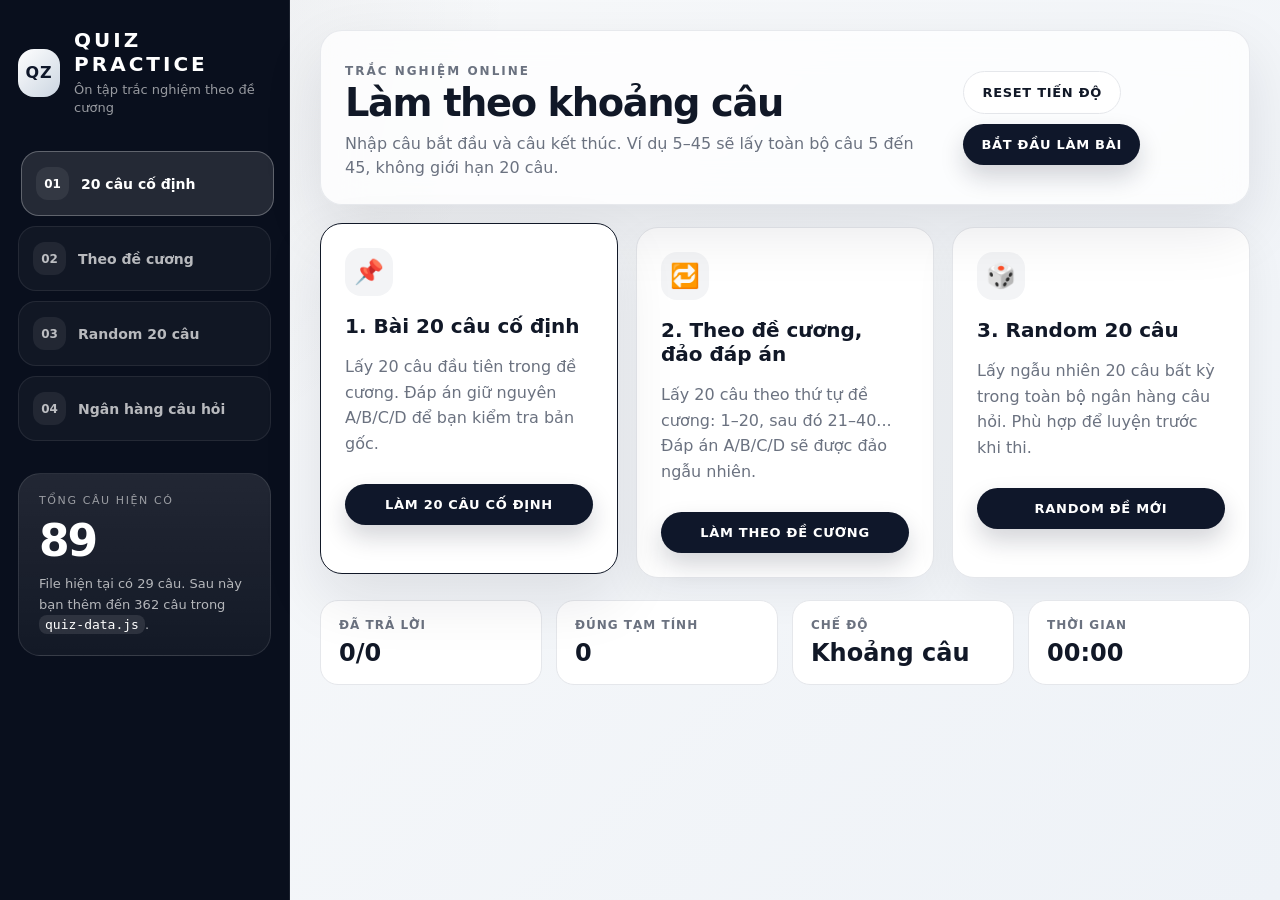
==== quiz.html @ bf2897d6 "Create quiz web" ====
<!DOCTYPE html>
<html lang="vi">
<head>
  <meta charset="UTF-8" />
  <meta name="viewport" content="width=device-width, initial-scale=1.0" />
  <title>Ôn Tập Trắc Nghiệm</title>
  <link rel="stylesheet" href="style.css" />
</head>
<body>
  <div class="app-shell">
    <aside class="sidebar">
      <div class="brand-block">
        <div class="brand-mark">QZ</div>
        <div>
          <h1>Quiz Practice</h1>
          <p>Ôn tập trắc nghiệm theo đề cương</p>
        </div>
      </div>

      <nav class="side-nav" aria-label="Chọn chế độ làm bài">
        <button class="nav-btn active" data-mode-button="fixed" type="button">
          <span>01</span>
          <strong>20 câu cố định</strong>
        </button>
        <button class="nav-btn" data-mode-button="outline" type="button">
          <span>02</span>
          <strong>Theo đề cương</strong>
        </button>
        <button class="nav-btn" data-mode-button="random" type="button">
          <span>03</span>
          <strong>Random 20 câu</strong>
        </button>
        <button class="nav-btn" data-mode-button="bank" type="button">
          <span>04</span>
          <strong>Ngân hàng câu hỏi</strong>
        </button>
      </nav>

      <div class="sidebar-card">
        <div class="small-label">Tổng câu hiện có</div>
        <div class="big-number" id="totalQuestionCount">0</div>
        <p>File hiện tại có 29 câu. Sau này bạn thêm đến 362 câu trong <code>quiz-data.js</code>.</p>
      </div>
    </aside>

    <main class="main-content">
      <header class="topbar">
        <div>
          <p class="eyebrow">Trắc nghiệm online</p>
          <h2 id="pageTitle">Ôn tập 20 câu</h2>
          <p id="pageSubtitle">Chọn chế độ, làm bài và bấm nộp để xem điểm.</p>
        </div>
        <div class="top-actions">
          <button class="ghost-btn" id="resetProgressBtn" type="button">Reset tiến độ</button>
          <button class="primary-btn" id="startMainBtn" type="button">Bắt đầu làm bài</button>
        </div>
      </header>

      <section class="hero-grid" id="homePanel">
        <article class="mode-card selected" data-mode-card="fixed">
          <div class="mode-icon">📌</div>
          <h3>1. Bài 20 câu cố định</h3>
          <p>Lấy 20 câu đầu tiên trong đề cương. Đáp án giữ nguyên A/B/C/D để bạn kiểm tra bản gốc.</p>
          <button class="card-btn" type="button" data-start-mode="fixed">Làm 20 câu cố định</button>
        </article>

        <article class="mode-card" data-mode-card="outline">
          <div class="mode-icon">🔁</div>
          <h3>2. Theo đề cương, đảo đáp án</h3>
          <p>Lấy 20 câu theo thứ tự đề cương: 1–20, sau đó 21–40... Đáp án A/B/C/D sẽ được đảo ngẫu nhiên.</p>
          <button class="card-btn" type="button" data-start-mode="outline">Làm theo đề cương</button>
        </article>

        <article class="mode-card" data-mode-card="random">
          <div class="mode-icon">🎲</div>
          <h3>3. Random 20 câu</h3>
          <p>Lấy ngẫu nhiên 20 câu bất kỳ trong toàn bộ ngân hàng câu hỏi. Phù hợp để luyện trước khi thi.</p>
          <button class="card-btn" type="button" data-start-mode="random">Random đề mới</button>
        </article>
      </section>

      <section class="stats-row" id="statsPanel">
        <div class="stat-box"><span>Đã trả lời</span><strong id="answeredCount">0/20</strong></div>
        <div class="stat-box"><span>Đúng tạm tính</span><strong id="liveCorrectCount">0</strong></div>
        <div class="stat-box"><span>Chế độ</span><strong id="currentModeLabel">Cố định</strong></div>
        <div class="stat-box"><span>Thời gian</span><strong id="timerText">00:00</strong></div>
      </section>

      <section class="quiz-panel hidden" id="quizPanel">
        <div class="quiz-toolbar">
          <div>
            <h3 id="quizTitle">Bài làm</h3>
            <p id="quizMeta">20 câu trắc nghiệm</p>
          </div>
          <div class="toolbar-actions">
            <button class="ghost-btn" id="newQuizBtn" type="button">Đổi đề</button>
            <button class="primary-btn" id="submitBtn" type="button">Nộp bài</button>
          </div>
        </div>
        <form id="quizForm" class="question-list"></form>
      </section>

      <section class="result-panel hidden" id="resultPanel">
        <div class="result-card">
          <p class="eyebrow">Kết quả</p>
          <h3 id="scoreTitle">Bạn đạt 0/20</h3>
          <p id="scoreSubtitle">Xem chi tiết từng câu bên dưới.</p>
          <div class="result-actions">
            <button class="primary-btn" id="retryBtn" type="button">Làm lại bài này</button>
            <button class="ghost-btn" id="nextBatchBtn" type="button">Làm 20 câu tiếp theo</button>
            <button class="ghost-btn" id="backHomeBtn" type="button">Về trang chọn đề</button>
          </div>
        </div>
        <div id="reviewList" class="review-list"></div>
      </section>

      <section class="bank-panel hidden" id="bankPanel">
        <div class="quiz-toolbar">
          <div>
            <h3>Ngân hàng câu hỏi</h3>
            <p>Tìm nhanh câu hỏi trong đề cương hiện có.</p>
          </div>
          <input id="searchInput" class="search-input" type="search" placeholder="Tìm câu hỏi, mã câu, đáp án..." />
        </div>
        <div id="bankList" class="bank-list"></div>
      </section>
    </main>
  </div>

  <script src="quiz-data.js"></script>
  <script src="quiz.js"></script>
</body>
</html>
---- style.css ----
:root {
  --bg: #f4f5f7;
  --panel: #ffffff;
  --ink: #111827;
  --muted: #6b7280;
  --line: #e5e7eb;
  --dark: #0f172a;
  --dark-2: #111827;
  --accent: #111827;
  --good: #16a34a;
  --bad: #dc2626;
  --warn: #d97706;
  --soft-good: #ecfdf5;
  --soft-bad: #fef2f2;
  --soft-blue: #eff6ff;
  --radius: 22px;
  --shadow: 0 24px 60px rgba(15, 23, 42, .10);
}

* { box-sizing: border-box; }
html { scroll-behavior: smooth; }
body {
  margin: 0;
  min-height: 100vh;
  font-family: Inter, ui-sans-serif, system-ui, -apple-system, BlinkMacSystemFont, "Segoe UI", sans-serif;
  color: var(--ink);
  background:
    radial-gradient(circle at top left, rgba(17, 24, 39, .08), transparent 32rem),
    linear-gradient(135deg, #f9fafb 0%, #eef2f7 100%);
}
button, input { font: inherit; }
button { cursor: pointer; }

.app-shell {
  display: grid;
  grid-template-columns: 290px minmax(0, 1fr);
  min-height: 100vh;
}

.sidebar {
  position: sticky;
  top: 0;
  height: 100vh;
  overflow: auto;
  padding: 28px 18px;
  background: #090f1d;
  color: white;
  border-right: 1px solid rgba(255,255,255,.08);
}

.brand-block {
  display: flex;
  gap: 14px;
  align-items: center;
  margin-bottom: 34px;
}
.brand-mark {
  width: 48px;
  height: 48px;
  border-radius: 16px;
  display: grid;
  place-items: center;
  background: linear-gradient(135deg, #ffffff, #cbd5e1);
  color: #0f172a;
  font-weight: 900;
  letter-spacing: 1px;
}
.brand-block h1 {
  margin: 0;
  font-size: 20px;
  letter-spacing: 3px;
  text-transform: uppercase;
}
.brand-block p {
  margin: 5px 0 0;
  color: rgba(255,255,255,.58);
  font-size: 13px;
  line-height: 1.4;
}

.side-nav { display: grid; gap: 10px; }
.nav-btn {
  width: 100%;
  border: 1px solid rgba(255,255,255,.08);
  color: rgba(255,255,255,.70);
  background: rgba(255,255,255,.035);
  border-radius: 18px;
  padding: 15px 14px;
  display: flex;
  gap: 12px;
  align-items: center;
  text-align: left;
  transition: .2s ease;
}
.nav-btn span {
  width: 33px;
  height: 33px;
  border-radius: 12px;
  display: grid;
  place-items: center;
  background: rgba(255,255,255,.07);
  font-size: 12px;
  font-weight: 800;
}
.nav-btn strong { font-size: 14px; }
.nav-btn:hover, .nav-btn.active {
  color: white;
  background: rgba(255,255,255,.11);
  border-color: rgba(255,255,255,.28);
  transform: translateX(3px);
}

.sidebar-card {
  margin-top: 32px;
  padding: 20px;
  border-radius: 22px;
  background: linear-gradient(180deg, rgba(255,255,255,.10), rgba(255,255,255,.045));
  border: 1px solid rgba(255,255,255,.10);
}
.sidebar-card code {
  color: #fff;
  background: rgba(255,255,255,.10);
  padding: 2px 6px;
  border-radius: 8px;
}
.small-label {
  color: rgba(255,255,255,.55);
  font-size: 11px;
  letter-spacing: 1.6px;
  text-transform: uppercase;
}
.big-number {
  margin: 8px 0;
  font-size: 44px;
  font-weight: 900;
  letter-spacing: -2px;
}
.sidebar-card p {
  color: rgba(255,255,255,.68);
  font-size: 13px;
  line-height: 1.55;
  margin: 0;
}

.main-content {
  padding: 30px;
  max-width: 1220px;
  width: 100%;
  margin: 0 auto;
}
.topbar, .quiz-toolbar {
  display: flex;
  justify-content: space-between;
  gap: 20px;
  align-items: center;
  padding: 24px;
  background: rgba(255,255,255,.74);
  border: 1px solid rgba(229,231,235,.90);
  border-radius: var(--radius);
  box-shadow: var(--shadow);
  backdrop-filter: blur(18px);
}
.eyebrow {
  margin: 0 0 8px;
  color: var(--muted);
  text-transform: uppercase;
  letter-spacing: 2px;
  font-size: 12px;
  font-weight: 800;
}
.topbar h2, .quiz-toolbar h3 {
  margin: 0;
  font-size: clamp(24px, 3vw, 42px);
  letter-spacing: -1.4px;
}
.quiz-toolbar h3 { font-size: 22px; letter-spacing: -.5px; }
.topbar p, .quiz-toolbar p {
  color: var(--muted);
  margin: 7px 0 0;
  line-height: 1.5;
}
.top-actions, .toolbar-actions, .result-actions {
  display: flex;
  gap: 10px;
  flex-wrap: wrap;
}
.primary-btn, .ghost-btn, .card-btn {
  border: 0;
  border-radius: 999px;
  padding: 13px 18px;
  font-size: 13px;
  font-weight: 900;
  letter-spacing: .7px;
  text-transform: uppercase;
  transition: .18s ease;
}
.primary-btn, .card-btn {
  background: var(--dark);
  color: white;
  box-shadow: 0 12px 24px rgba(15,23,42,.18);
}
.ghost-btn {
  border: 1px solid var(--line);
  color: var(--ink);
  background: white;
}
.primary-btn:hover, .card-btn:hover, .ghost-btn:hover {
  transform: translateY(-2px);
}
.primary-btn:disabled, .ghost-btn:disabled {
  opacity: .55;
  cursor: not-allowed;
  transform: none;
}

.hero-grid {
  display: grid;
  grid-template-columns: repeat(3, minmax(0, 1fr));
  gap: 18px;
  margin-top: 22px;
}
.mode-card {
  background: var(--panel);
  border: 1px solid var(--line);
  border-radius: var(--radius);
  padding: 24px;
  box-shadow: 0 16px 40px rgba(15, 23, 42, .06);
  transition: .2s ease;
}
.mode-card:hover, .mode-card.selected {
  transform: translateY(-4px);
  border-color: #111827;
  box-shadow: var(--shadow);
}
.mode-icon {
  width: 48px;
  height: 48px;
  border-radius: 16px;
  display: grid;
  place-items: center;
  background: #f3f4f6;
  font-size: 24px;
  margin-bottom: 18px;
}
.mode-card h3 { margin: 0 0 10px; font-size: 20px; }
.mode-card p {
  color: var(--muted);
  line-height: 1.6;
  min-height: 78px;
}
.card-btn { width: 100%; margin-top: 12px; }

.range-box {
  display: grid;
  grid-template-columns: repeat(2, minmax(0, 1fr));
  gap: 10px;
  margin-top: 16px;
}
.range-box label {
  display: grid;
  gap: 7px;
}
.range-box span {
  color: var(--muted);
  font-size: 11px;
  font-weight: 900;
  letter-spacing: 1px;
  text-transform: uppercase;
}
.range-box input {
  width: 100%;
  border: 1px solid var(--line);
  border-radius: 14px;
  padding: 12px 13px;
  outline: none;
  font-weight: 800;
  background: #f9fafb;
}
.range-box input:focus {
  border-color: #111827;
  background: #fff;
}


.stats-row {
  display: grid;
  grid-template-columns: repeat(4, minmax(0, 1fr));
  gap: 14px;
  margin: 22px 0;
}
.stat-box {
  background: var(--panel);
  border: 1px solid var(--line);
  border-radius: 18px;
  padding: 17px 18px;
}
.stat-box span {
  display: block;
  color: var(--muted);
  font-size: 12px;
  text-transform: uppercase;
  letter-spacing: 1px;
  font-weight: 800;
}
.stat-box strong {
  display: block;
  margin-top: 7px;
  font-size: 24px;
}

.quiz-panel, .result-panel, .bank-panel { margin-top: 22px; }
.question-list { display: grid; gap: 16px; margin-top: 18px; }
.question-card {
  background: var(--panel);
  border: 1px solid var(--line);
  border-radius: var(--radius);
  padding: 22px;
  box-shadow: 0 16px 36px rgba(15,23,42,.05);
}
.question-head {
  display: flex;
  justify-content: space-between;
  gap: 12px;
  align-items: flex-start;
  margin-bottom: 16px;
}
.question-number {
  display: inline-flex;
  align-items: center;
  gap: 8px;
  font-size: 12px;
  color: var(--muted);
  font-weight: 900;
  letter-spacing: 1px;
  text-transform: uppercase;
}
.question-code {
  background: #f3f4f6;
  color: #374151;
  padding: 5px 8px;
  border-radius: 999px;
  font-size: 11px;
}
.question-text {
  margin: 0;
  font-size: 18px;
  font-weight: 800;
  line-height: 1.48;
}
.option-list { display: grid; gap: 10px; margin-top: 17px; }
.option-item {
  display: grid;
  grid-template-columns: 34px 1fr;
  gap: 12px;
  align-items: center;
  padding: 13px 14px;
  border: 1px solid var(--line);
  border-radius: 16px;
  background: #fff;
  transition: .16s ease;
}
.option-item:hover { border-color: #111827; transform: translateX(2px); }
.option-item input { display: none; }
.option-letter {
  width: 34px;
  height: 34px;
  border-radius: 12px;
  display: grid;
  place-items: center;
  background: #f3f4f6;
  font-weight: 900;
}
.option-item:has(input:checked) {
  border-color: #111827;
  background: #f8fafc;
  box-shadow: 0 10px 24px rgba(15,23,42,.07);
}
.option-item:has(input:checked) .option-letter {
  background: #111827;
  color: white;
}
.option-item.correct {
  border-color: rgba(22,163,74,.45);
  background: var(--soft-good);
}
.option-item.wrong {
  border-color: rgba(220,38,38,.42);
  background: var(--soft-bad);
}
.option-item.correct .option-letter { background: var(--good); color: #fff; }
.option-item.wrong .option-letter { background: var(--bad); color: #fff; }

.result-card {
  background: #0f172a;
  color: #fff;
  border-radius: 28px;
  padding: 28px;
  box-shadow: var(--shadow);
}
.result-card .eyebrow { color: rgba(255,255,255,.56); }
.result-card h3 {
  font-size: clamp(28px, 5vw, 56px);
  line-height: 1;
  margin: 0 0 12px;
  letter-spacing: -2px;
}
.result-card p { color: rgba(255,255,255,.70); }
.result-card .ghost-btn { background: transparent; color: #fff; border-color: rgba(255,255,255,.22); }
.result-card .primary-btn { background: #fff; color: #0f172a; }
.review-list { display: grid; gap: 14px; margin-top: 18px; }
.review-card {
  background: var(--panel);
  border: 1px solid var(--line);
  border-radius: 20px;
  padding: 18px;
}
.review-card.good { border-color: rgba(22,163,74,.35); }
.review-card.bad { border-color: rgba(220,38,38,.35); }
.review-status {
  display: inline-flex;
  padding: 6px 10px;
  border-radius: 999px;
  font-size: 12px;
  font-weight: 900;
  margin-bottom: 12px;
}
.review-status.good { background: var(--soft-good); color: var(--good); }
.review-status.bad { background: var(--soft-bad); color: var(--bad); }
.review-card h4 { margin: 0 0 12px; line-height: 1.5; }
.review-card p { margin: 7px 0; color: #374151; }

.search-input {
  width: min(420px, 100%);
  border: 1px solid var(--line);
  border-radius: 999px;
  padding: 13px 16px;
  outline: none;
}
.search-input:focus { border-color: #111827; }
.bank-list { display: grid; gap: 13px; margin-top: 18px; }
.bank-item {
  background: var(--panel);
  border: 1px solid var(--line);
  border-radius: 18px;
  padding: 18px;
}
.bank-item h4 { margin: 0 0 10px; line-height: 1.45; }
.bank-item ul { margin: 0; padding-left: 22px; color: #374151; }
.bank-answer {
  display: inline-flex;
  margin-top: 10px;
  padding: 6px 10px;
  border-radius: 999px;
  background: var(--soft-good);
  color: var(--good);
  font-weight: 900;
  font-size: 12px;
}
.hidden { display: none !important; }

@media (max-width: 1000px) {
  .app-shell { grid-template-columns: 1fr; }
  .sidebar { position: relative; height: auto; }
  .hero-grid { grid-template-columns: 1fr; }
  .stats-row { grid-template-columns: repeat(2, minmax(0, 1fr)); }
  .topbar, .quiz-toolbar { align-items: flex-start; flex-direction: column; }
}
@media (max-width: 560px) {
  .main-content { padding: 16px; }
  .stats-row { grid-template-columns: 1fr; }
  .question-card { padding: 18px; }
  .option-item { grid-template-columns: 30px 1fr; }
  .top-actions, .toolbar-actions, .result-actions { width: 100%; }
  .primary-btn, .ghost-btn, .card-btn { width: 100%; }
}
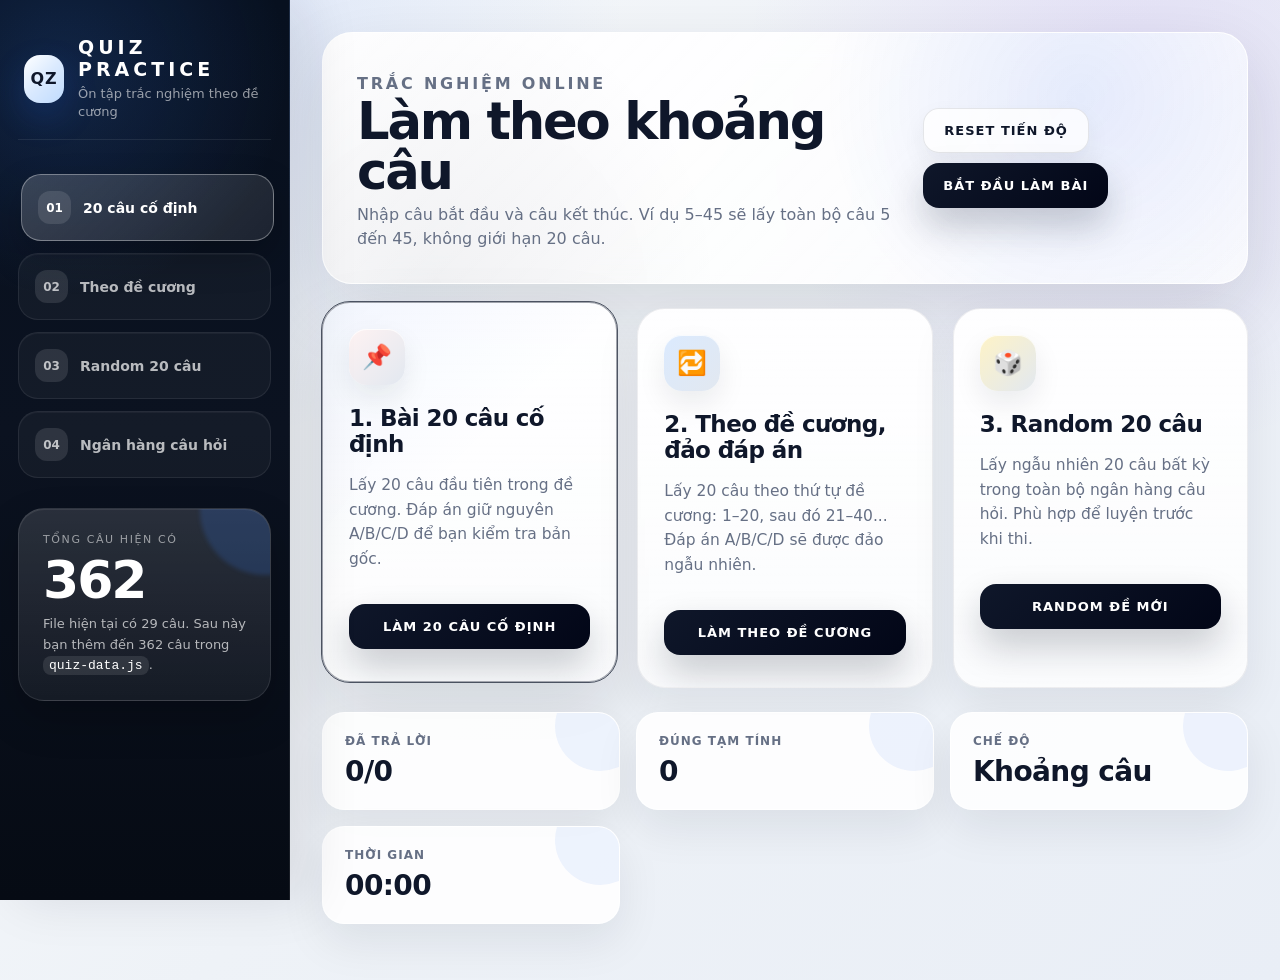
==== commit 4ef805e6: "nhap noi dung" ====
--- a/quiz.html
+++ b/quiz.html
@@ -98,6 +98,9 @@
           </div>
         </div>
         <form id="quizForm" class="question-list"></form>
+        <div class="bottom-submit-wrap">
+          <button class="primary-btn bottom-submit-btn" id="bottomSubmitBtn" type="button">Nộp bài</button>
+        </div>
       </section>
 
       <section class="result-panel hidden" id="resultPanel">
--- a/style.css
+++ b/style.css
@@ -110,6 +110,22 @@
   transform: translateX(3px);
 }
 
+.nav-btn:disabled {
+  opacity: .48;
+  cursor: not-allowed;
+  transform: none;
+}
+.nav-btn:disabled:hover {
+  color: rgba(255,255,255,.70);
+  background: rgba(255,255,255,.035);
+  border-color: rgba(255,255,255,.08);
+  transform: none;
+}
+.review-card.focus-wrong {
+  outline: 3px solid rgba(220, 38, 38, .35);
+  box-shadow: 0 0 0 8px rgba(220, 38, 38, .08), var(--shadow);
+}
+
 .sidebar-card {
   margin-top: 32px;
   padding: 20px;
@@ -250,41 +266,9 @@
 }
 .card-btn { width: 100%; margin-top: 12px; }
 
-.range-box {
-  display: grid;
-  grid-template-columns: repeat(2, minmax(0, 1fr));
-  gap: 10px;
-  margin-top: 16px;
-}
-.range-box label {
-  display: grid;
-  gap: 7px;
-}
-.range-box span {
-  color: var(--muted);
-  font-size: 11px;
-  font-weight: 900;
-  letter-spacing: 1px;
-  text-transform: uppercase;
-}
-.range-box input {
-  width: 100%;
-  border: 1px solid var(--line);
-  border-radius: 14px;
-  padding: 12px 13px;
-  outline: none;
-  font-weight: 800;
-  background: #f9fafb;
-}
-.range-box input:focus {
-  border-color: #111827;
-  background: #fff;
-}
-
-
 .stats-row {
   display: grid;
-  grid-template-columns: repeat(4, minmax(0, 1fr));
+  grid-template-columns: repeat(3, minmax(0, 1fr));
   gap: 14px;
   margin: 22px 0;
 }
@@ -473,3 +457,1408 @@
   .top-actions, .toolbar-actions, .result-actions { width: 100%; }
   .primary-btn, .ghost-btn, .card-btn { width: 100%; }
 }
+
+
+/* Custom confirm modal */
+body.modal-open {
+  overflow: hidden;
+}
+
+.modal-overlay {
+  position: fixed;
+  inset: 0;
+  z-index: 9999;
+  display: flex;
+  align-items: center;
+  justify-content: center;
+  padding: 24px;
+  background: rgba(15, 23, 42, 0.52);
+  backdrop-filter: blur(10px);
+  opacity: 0;
+  pointer-events: none;
+  transition: opacity 0.22s ease;
+}
+
+.modal-overlay.show {
+  opacity: 1;
+  pointer-events: auto;
+}
+
+.confirm-modal {
+  position: relative;
+  width: min(480px, 100%);
+  padding: 30px;
+  border: 1px solid rgba(15, 23, 42, 0.1);
+  border-radius: 28px;
+  background: linear-gradient(180deg, #ffffff 0%, #f8fafc 100%);
+  color: #111827;
+  box-shadow: 0 30px 80px rgba(15, 23, 42, 0.28);
+  transform: translateY(14px) scale(0.97);
+  transition: transform 0.22s ease;
+}
+
+.modal-overlay.show .confirm-modal {
+  transform: translateY(0) scale(1);
+}
+
+.modal-x {
+  position: absolute;
+  top: 18px;
+  right: 18px;
+  width: 36px;
+  height: 36px;
+  border: 0;
+  border-radius: 999px;
+  background: #eef2f7;
+  color: #334155;
+  font-size: 22px;
+  line-height: 1;
+  cursor: pointer;
+  transition: transform 0.18s ease, background 0.18s ease;
+}
+
+.modal-x:hover {
+  transform: rotate(90deg);
+  background: #e2e8f0;
+}
+
+.modal-icon {
+  width: 56px;
+  height: 56px;
+  display: grid;
+  place-items: center;
+  margin-bottom: 18px;
+  border-radius: 18px;
+  background: #0f172a;
+  color: #ffffff;
+  font-size: 26px;
+  box-shadow: 0 18px 36px rgba(15, 23, 42, 0.22);
+}
+
+.confirm-modal .eyebrow {
+  margin: 0 0 8px;
+  color: #64748b;
+}
+
+.confirm-modal h3 {
+  margin: 0 0 10px;
+  font-size: 28px;
+  line-height: 1.15;
+  letter-spacing: -0.04em;
+}
+
+.confirm-modal p {
+  margin: 0;
+  color: #64748b;
+  font-size: 15px;
+  line-height: 1.65;
+}
+
+.modal-actions {
+  display: flex;
+  justify-content: flex-end;
+  gap: 12px;
+  margin-top: 26px;
+}
+
+.modal-actions .ghost-btn,
+.modal-actions .primary-btn {
+  min-width: 142px;
+  height: 46px;
+}
+
+.modal-actions .modal-cancel {
+  background: #ffffff;
+}
+
+.modal-actions .modal-confirm {
+  box-shadow: 0 16px 34px rgba(15, 23, 42, 0.22);
+}
+
+@media (max-width: 560px) {
+  .confirm-modal {
+    padding: 24px;
+    border-radius: 24px;
+  }
+
+  .modal-actions {
+    display: grid;
+  }
+
+  .modal-actions .ghost-btn,
+  .modal-actions .primary-btn {
+    width: 100%;
+  }
+}
+
+/* ===============================
+   Visual refresh - home dashboard
+   =============================== */
+:root {
+  --bg: #eef2f7;
+  --panel: #ffffff;
+  --ink: #0f172a;
+  --muted: #667085;
+  --line: #dde3ec;
+  --dark: #08111f;
+  --dark-2: #0b1220;
+  --accent: #0f172a;
+  --brand: #2563eb;
+  --brand-soft: #dbeafe;
+  --violet-soft: #ede9fe;
+  --emerald-soft: #dcfce7;
+  --amber-soft: #fef3c7;
+  --radius: 26px;
+  --shadow: 0 26px 70px rgba(15, 23, 42, .12);
+  --shadow-soft: 0 18px 45px rgba(15, 23, 42, .08);
+}
+
+body {
+  background:
+    radial-gradient(circle at 14% 0%, rgba(37, 99, 235, .12), transparent 28rem),
+    radial-gradient(circle at 88% 8%, rgba(124, 58, 237, .10), transparent 24rem),
+    linear-gradient(135deg, #f8fafc 0%, #eef2f7 52%, #e9eef6 100%);
+}
+
+.app-shell {
+  grid-template-columns: 305px minmax(0, 1fr);
+}
+
+.sidebar {
+  background:
+    radial-gradient(circle at 22% 8%, rgba(59, 130, 246, .18), transparent 14rem),
+    linear-gradient(180deg, #07101f 0%, #0b1220 48%, #060b14 100%);
+  box-shadow: 18px 0 50px rgba(15, 23, 42, .10);
+}
+
+.brand-block {
+  padding: 8px 6px 18px;
+  border-bottom: 1px solid rgba(255,255,255,.08);
+}
+
+.brand-mark {
+  background: linear-gradient(135deg, #ffffff 0%, #dbeafe 48%, #bfdbfe 100%);
+  box-shadow: 0 14px 35px rgba(37, 99, 235, .20);
+}
+
+.brand-block h1 {
+  font-size: 19px;
+  letter-spacing: 4px;
+}
+
+.side-nav {
+  gap: 12px;
+}
+
+.nav-btn {
+  min-height: 64px;
+  border-radius: 20px;
+  padding: 16px;
+  background: rgba(255,255,255,.04);
+  box-shadow: inset 0 1px 0 rgba(255,255,255,.04);
+}
+
+.nav-btn.active {
+  background: linear-gradient(135deg, rgba(255,255,255,.18), rgba(255,255,255,.08));
+  border-color: rgba(255,255,255,.35);
+  box-shadow: 0 16px 36px rgba(0,0,0,.22);
+}
+
+.nav-btn span {
+  background: rgba(255,255,255,.11);
+}
+
+.sidebar-card {
+  position: relative;
+  overflow: hidden;
+  margin-top: 30px;
+  padding: 24px;
+  border-radius: 26px;
+  background:
+    linear-gradient(180deg, rgba(255,255,255,.13), rgba(255,255,255,.055));
+  box-shadow: inset 0 1px 0 rgba(255,255,255,.08), 0 18px 42px rgba(0,0,0,.20);
+}
+
+.sidebar-card::after {
+  content: "";
+  position: absolute;
+  width: 130px;
+  height: 130px;
+  right: -60px;
+  top: -64px;
+  border-radius: 999px;
+  background: rgba(59, 130, 246, .18);
+  filter: blur(2px);
+}
+
+.big-number {
+  font-size: 52px;
+  line-height: 1;
+}
+
+.main-content {
+  max-width: 1260px;
+  padding: 32px;
+}
+
+.topbar {
+  position: relative;
+  overflow: hidden;
+  padding: 32px 34px;
+  border-radius: 30px;
+  background:
+    linear-gradient(135deg, rgba(255,255,255,.94), rgba(255,255,255,.78));
+  border-color: rgba(255,255,255,.75);
+}
+
+.topbar::before {
+  content: "";
+  position: absolute;
+  inset: 0;
+  pointer-events: none;
+  background:
+    radial-gradient(circle at 82% 26%, rgba(37, 99, 235, .10), transparent 16rem),
+    radial-gradient(circle at 12% 100%, rgba(15, 23, 42, .055), transparent 18rem);
+}
+
+.topbar > * {
+  position: relative;
+  z-index: 1;
+}
+
+.eyebrow {
+  color: #697586;
+  letter-spacing: 2.8px;
+}
+
+.topbar h2 {
+  font-size: clamp(36px, 4vw, 54px);
+  line-height: .98;
+  letter-spacing: -2.2px;
+}
+
+.topbar p {
+  max-width: 680px;
+  font-size: 16px;
+}
+
+.primary-btn, .ghost-btn, .card-btn {
+  min-height: 45px;
+  padding: 14px 20px;
+  border-radius: 16px;
+  letter-spacing: 1px;
+}
+
+.primary-btn, .card-btn {
+  background: linear-gradient(135deg, #0f172a, #020617);
+  box-shadow: 0 18px 36px rgba(15,23,42,.22);
+}
+
+.ghost-btn {
+  background: rgba(255,255,255,.78);
+  border-color: rgba(15,23,42,.10);
+  box-shadow: 0 10px 24px rgba(15,23,42,.06);
+}
+
+.primary-btn:hover, .card-btn:hover, .ghost-btn:hover {
+  transform: translateY(-3px);
+  box-shadow: 0 22px 44px rgba(15,23,42,.16);
+}
+
+.hero-grid {
+  align-items: stretch;
+  gap: 20px;
+  margin-top: 24px;
+}
+
+.mode-card {
+  position: relative;
+  overflow: hidden;
+  min-height: 380px;
+  padding: 26px;
+  border-radius: 28px;
+  border-color: rgba(15,23,42,.07);
+  background:
+    linear-gradient(180deg, rgba(255,255,255,.96), rgba(255,255,255,.78));
+  box-shadow: var(--shadow-soft);
+}
+
+.mode-card::before {
+  content: "";
+  position: absolute;
+  inset: 0;
+  pointer-events: none;
+  background: linear-gradient(135deg, rgba(37,99,235,.055), transparent 45%);
+  opacity: 0;
+  transition: .22s ease;
+}
+
+.mode-card:hover::before, .mode-card.selected::before {
+  opacity: 1;
+}
+
+.mode-card:hover, .mode-card.selected {
+  transform: translateY(-6px);
+  border-color: rgba(15, 23, 42, .38);
+  box-shadow: 0 30px 70px rgba(15, 23, 42, .13);
+}
+
+.mode-card.selected {
+  outline: 1px solid rgba(15, 23, 42, .70);
+}
+
+.mode-card > * {
+  position: relative;
+  z-index: 1;
+}
+
+.mode-icon {
+  width: 56px;
+  height: 56px;
+  border-radius: 18px;
+  margin-bottom: 20px;
+  background: linear-gradient(135deg, #f8fafc, #e2e8f0);
+  box-shadow: inset 0 1px 0 rgba(255,255,255,.80), 0 12px 28px rgba(15,23,42,.08);
+}
+
+.mode-card:nth-child(1) .mode-icon { background: linear-gradient(135deg, #fef2f2, #e2e8f0); }
+.mode-card:nth-child(2) .mode-icon { background: linear-gradient(135deg, #dbeafe, #e2e8f0); }
+.mode-card:nth-child(3) .mode-icon { background: linear-gradient(135deg, #fef3c7, #e2e8f0); }
+
+.mode-card h3 {
+  margin-bottom: 12px;
+  font-size: 23px;
+  letter-spacing: -.6px;
+}
+
+.mode-card p {
+  min-height: 0;
+  color: #667085;
+  font-size: 15.5px;
+}
+
+.range-box {
+  display: grid;
+  grid-template-columns: repeat(2, minmax(0, 1fr));
+  gap: 12px;
+  margin-top: 18px;
+}
+
+.range-box label {
+  display: grid;
+  gap: 7px;
+  color: #475467;
+  font-size: 12px;
+  font-weight: 900;
+  text-transform: uppercase;
+  letter-spacing: 1.4px;
+}
+
+.range-box input {
+  width: 100%;
+  height: 50px;
+  padding: 0 14px;
+  border: 1px solid rgba(15,23,42,.10);
+  border-radius: 16px;
+  outline: none;
+  background: #f8fafc;
+  color: #0f172a;
+  font-size: 18px;
+  font-weight: 800;
+  box-shadow: inset 0 1px 0 rgba(255,255,255,.80);
+  transition: .16s ease;
+}
+
+.range-box input:focus {
+  border-color: rgba(37,99,235,.55);
+  background: #ffffff;
+  box-shadow: 0 0 0 4px rgba(37,99,235,.11);
+}
+
+.card-btn {
+  margin-top: 16px;
+  width: 100%;
+}
+
+.mode-card .ghost-btn {
+  min-height: 43px;
+  background: #ffffff;
+}
+
+.stats-row {
+  gap: 16px;
+  margin: 24px 0;
+}
+
+.stat-box {
+  position: relative;
+  overflow: hidden;
+  border-radius: 22px;
+  padding: 21px 22px;
+  background: rgba(255,255,255,.86);
+  border-color: rgba(255,255,255,.78);
+  box-shadow: var(--shadow-soft);
+}
+
+.stat-box::after {
+  content: "";
+  position: absolute;
+  right: -26px;
+  top: -32px;
+  width: 90px;
+  height: 90px;
+  border-radius: 999px;
+  background: rgba(37,99,235,.07);
+}
+
+.stat-box strong {
+  font-size: 28px;
+  letter-spacing: -.6px;
+}
+
+.quiz-toolbar, .question-card, .review-card, .bank-item {
+  border-color: rgba(15,23,42,.07);
+  background: rgba(255,255,255,.90);
+  box-shadow: var(--shadow-soft);
+}
+
+.option-item {
+  border-radius: 18px;
+  background: rgba(255,255,255,.86);
+}
+
+.option-letter {
+  border-radius: 13px;
+}
+
+.result-card {
+  position: relative;
+  overflow: hidden;
+  background:
+    radial-gradient(circle at top right, rgba(37,99,235,.30), transparent 18rem),
+    linear-gradient(135deg, #0f172a 0%, #020617 100%);
+}
+
+.result-card::after {
+  content: "";
+  position: absolute;
+  width: 170px;
+  height: 170px;
+  right: -70px;
+  bottom: -90px;
+  border-radius: 999px;
+  background: rgba(255,255,255,.08);
+}
+
+@media (max-width: 1000px) {
+  .app-shell { grid-template-columns: 1fr; }
+  .sidebar {
+    height: auto;
+    position: relative;
+    padding: 20px;
+  }
+  .brand-block { margin-bottom: 18px; }
+  .side-nav { grid-template-columns: repeat(2, minmax(0, 1fr)); }
+  .sidebar-card { margin-top: 18px; }
+  .main-content { padding: 22px; }
+}
+
+@media (max-width: 720px) {
+  .hero-grid { grid-template-columns: 1fr; }
+  .topbar { padding: 24px; }
+  .topbar h2 { font-size: 34px; }
+  .mode-card { min-height: auto; }
+  .stats-row { grid-template-columns: 1fr; }
+}
+
+@media (max-width: 560px) {
+  .side-nav { grid-template-columns: 1fr; }
+  .main-content { padding: 16px; }
+  .range-box { grid-template-columns: 1fr; }
+  .topbar h2 { font-size: 30px; }
+}
+
+/* ===============================
+   Mobile polish - smooth phone UX
+   =============================== */
+html, body {
+  max-width: 100%;
+  overflow-x: hidden;
+}
+
+img, svg, video, canvas {
+  max-width: 100%;
+}
+
+.main-content,
+.topbar,
+.quiz-toolbar,
+.mode-card,
+.question-card,
+.result-card,
+.review-card,
+.bank-item,
+.stat-box {
+  min-width: 0;
+}
+
+button,
+.nav-btn,
+.option-item,
+.brand-block {
+  -webkit-tap-highlight-color: transparent;
+}
+
+@media (hover: none) {
+  .primary-btn:hover,
+  .card-btn:hover,
+  .ghost-btn:hover,
+  .mode-card:hover,
+  .option-item:hover,
+  .nav-btn:hover {
+    transform: none;
+  }
+}
+
+@media (max-width: 900px) {
+  body {
+    background: linear-gradient(180deg, #f8fafc 0%, #eef2f7 100%);
+  }
+
+  .app-shell {
+    display: block;
+  }
+
+  .sidebar {
+    position: sticky;
+    top: 0;
+    z-index: 50;
+    height: auto;
+    max-height: none;
+    overflow: visible;
+    padding: 14px 14px 12px;
+    border-right: 0;
+    border-bottom: 1px solid rgba(255,255,255,.10);
+    box-shadow: 0 12px 35px rgba(15, 23, 42, .18);
+  }
+
+  .brand-block {
+    margin: 0;
+    padding: 0 0 12px;
+    gap: 10px;
+    cursor: pointer;
+  }
+
+  .brand-mark {
+    width: 42px;
+    height: 42px;
+    border-radius: 14px;
+    font-size: 13px;
+    flex: 0 0 auto;
+  }
+
+  .brand-block h1 {
+    font-size: 16px;
+    letter-spacing: 3px;
+    line-height: 1.1;
+  }
+
+  .brand-block p {
+    display: none;
+  }
+
+  .side-nav {
+    display: grid;
+    grid-template-columns: repeat(2, minmax(0, 1fr));
+    gap: 8px;
+  }
+
+  .nav-btn {
+    min-height: 48px;
+    padding: 9px 10px;
+    border-radius: 15px;
+    gap: 8px;
+  }
+
+  .nav-btn span {
+    width: 30px;
+    height: 30px;
+    border-radius: 10px;
+    font-size: 11px;
+    flex: 0 0 auto;
+  }
+
+  .nav-btn strong {
+    font-size: 13px;
+    white-space: nowrap;
+    overflow: hidden;
+    text-overflow: ellipsis;
+  }
+
+  .nav-btn.active {
+    box-shadow: inset 0 1px 0 rgba(255,255,255,.10);
+  }
+
+  .sidebar-card {
+    display: flex;
+    align-items: center;
+    justify-content: space-between;
+    gap: 12px;
+    margin-top: 12px;
+    padding: 12px 14px;
+    border-radius: 17px;
+  }
+
+  .sidebar-card .small-label {
+    font-size: 10px;
+    letter-spacing: 1.2px;
+  }
+
+  .sidebar-card .big-number,
+  .big-number {
+    margin: 0;
+    font-size: 34px;
+    letter-spacing: -1px;
+  }
+
+  .sidebar-card p {
+    display: none;
+  }
+
+  .main-content {
+    width: 100%;
+    padding: 14px;
+  }
+
+  .topbar {
+    padding: 20px;
+    border-radius: 24px;
+    gap: 16px;
+  }
+
+  .topbar h2 {
+    font-size: clamp(29px, 9vw, 40px);
+    line-height: 1.05;
+    letter-spacing: -1.5px;
+  }
+
+  .topbar p {
+    font-size: 14.5px;
+    line-height: 1.55;
+  }
+
+  .eyebrow {
+    font-size: 10.5px;
+    letter-spacing: 2.2px;
+  }
+
+  .top-actions,
+  .toolbar-actions,
+  .result-actions {
+    width: 100%;
+    display: grid;
+    grid-template-columns: 1fr 1fr;
+    gap: 9px;
+  }
+
+  .primary-btn,
+  .ghost-btn,
+  .card-btn {
+    width: 100%;
+    min-height: 48px;
+    padding: 13px 14px;
+    border-radius: 15px;
+    font-size: 12px;
+    line-height: 1.15;
+  }
+
+  .hero-grid {
+    grid-template-columns: 1fr;
+    gap: 14px;
+    margin-top: 14px;
+  }
+
+  .mode-card {
+    min-height: auto;
+    padding: 19px;
+    border-radius: 23px;
+  }
+
+  .mode-card.selected,
+  .mode-card:hover {
+    transform: none;
+  }
+
+  .mode-icon {
+    width: 48px;
+    height: 48px;
+    border-radius: 16px;
+    margin-bottom: 14px;
+    font-size: 21px;
+  }
+
+  .mode-card h3 {
+    font-size: 19px;
+    line-height: 1.25;
+  }
+
+  .mode-card p {
+    font-size: 14.5px;
+    line-height: 1.55;
+    margin-bottom: 12px;
+  }
+
+  .range-box {
+    grid-template-columns: repeat(2, minmax(0, 1fr));
+    gap: 10px;
+  }
+
+  .range-box input {
+    height: 48px;
+    border-radius: 14px;
+    font-size: 17px;
+  }
+
+  .stats-row {
+    grid-template-columns: repeat(3, minmax(0, 1fr));
+    gap: 9px;
+    margin: 14px 0;
+  }
+
+  .stat-box {
+    padding: 13px 12px;
+    border-radius: 18px;
+  }
+
+  .stat-box span {
+    font-size: 9.5px;
+    letter-spacing: .7px;
+  }
+
+  .stat-box strong {
+    font-size: 20px;
+    line-height: 1.15;
+    word-break: break-word;
+  }
+
+  .quiz-panel,
+  .result-panel,
+  .bank-panel {
+    margin-top: 14px;
+  }
+
+  .quiz-toolbar {
+    padding: 18px;
+    border-radius: 22px;
+    gap: 14px;
+  }
+
+  .quiz-toolbar h3 {
+    font-size: 20px;
+  }
+
+  .quiz-toolbar p {
+    font-size: 13.5px;
+  }
+
+  .question-list {
+    gap: 12px;
+    margin-top: 12px;
+  }
+
+  .question-card {
+    padding: 18px;
+    border-radius: 22px;
+  }
+
+  .question-head {
+    display: block;
+    margin-bottom: 12px;
+  }
+
+  .question-number {
+    margin-bottom: 8px;
+    font-size: 11px;
+    letter-spacing: .8px;
+    flex-wrap: wrap;
+  }
+
+  .question-code {
+    max-width: 100%;
+  }
+
+  .question-text {
+    font-size: 17px;
+    line-height: 1.45;
+    word-break: break-word;
+  }
+
+  .option-list {
+    gap: 9px;
+    margin-top: 14px;
+  }
+
+  .option-item {
+    grid-template-columns: 36px minmax(0, 1fr);
+    min-height: 54px;
+    padding: 12px;
+    border-radius: 16px;
+    align-items: center;
+  }
+
+  .option-letter {
+    width: 36px;
+    height: 36px;
+    border-radius: 12px;
+    font-size: 14px;
+  }
+
+  .option-item span:last-child {
+    font-size: 15px;
+    line-height: 1.42;
+    word-break: break-word;
+  }
+
+  .result-card {
+    padding: 22px;
+    border-radius: 24px;
+  }
+
+  .result-card h3 {
+    font-size: clamp(31px, 11vw, 46px);
+  }
+
+  .review-card {
+    padding: 16px;
+    border-radius: 18px;
+  }
+
+  .review-card h4 {
+    font-size: 15.5px;
+  }
+
+  .search-input {
+    width: 100%;
+    border-radius: 15px;
+  }
+
+  .bank-list {
+    gap: 10px;
+  }
+
+  .bank-item {
+    padding: 15px;
+    border-radius: 17px;
+  }
+}
+
+@media (max-width: 520px) {
+  .sidebar {
+    padding: 12px;
+  }
+
+  .brand-block h1 {
+    font-size: 15px;
+    letter-spacing: 2.4px;
+  }
+
+  .top-actions,
+  .toolbar-actions,
+  .result-actions {
+    grid-template-columns: 1fr;
+  }
+
+  .range-box {
+    grid-template-columns: 1fr;
+  }
+
+  .stats-row {
+    grid-template-columns: 1fr;
+  }
+
+  .stat-box {
+    display: flex;
+    align-items: center;
+    justify-content: space-between;
+    gap: 10px;
+  }
+
+  .stat-box strong {
+    margin-top: 0;
+    text-align: right;
+  }
+
+  .mode-card .ghost-btn + .ghost-btn,
+  .mode-card .ghost-btn {
+    min-height: 45px;
+  }
+
+  .option-item {
+    grid-template-columns: 34px minmax(0, 1fr);
+  }
+
+  .option-letter {
+    width: 34px;
+    height: 34px;
+  }
+
+  .confirm-modal {
+    width: 100%;
+    padding: 22px;
+    border-radius: 24px;
+  }
+}
+
+@media (max-width: 380px) {
+  .main-content {
+    padding: 10px;
+  }
+
+  .topbar,
+  .mode-card,
+  .quiz-toolbar,
+  .question-card,
+  .result-card {
+    border-radius: 20px;
+  }
+
+  .topbar h2 {
+    font-size: 27px;
+  }
+
+  .mode-card h3 {
+    font-size: 18px;
+  }
+
+  .question-text {
+    font-size: 16px;
+  }
+}
+
+/* ===============================
+   Question number navigator
+   =============================== */
+.question-map-card {
+  margin-top: 16px;
+  padding: 18px;
+  border: 1px solid rgba(148, 163, 184, .20);
+  border-radius: 24px;
+  background:
+    radial-gradient(circle at 100% 0%, rgba(59, 130, 246, .12), transparent 40%),
+    linear-gradient(180deg, rgba(255,255,255,.075), rgba(255,255,255,.035));
+  box-shadow: 0 18px 38px rgba(0,0,0,.16);
+}
+
+.question-map-head {
+  display: flex;
+  align-items: center;
+  justify-content: space-between;
+  gap: 12px;
+  margin-bottom: 12px;
+}
+
+.question-map-head strong {
+  display: block;
+  margin-top: 5px;
+  color: #f8fafc;
+  font-size: 20px;
+  letter-spacing: -.02em;
+}
+
+.question-map-dot {
+  width: 12px;
+  height: 12px;
+  border-radius: 999px;
+  background: #22c55e;
+  box-shadow: 0 0 0 8px rgba(34,197,94,.12);
+}
+
+.question-map-legend {
+  display: flex;
+  flex-wrap: wrap;
+  gap: 10px;
+  margin-bottom: 14px;
+  color: rgba(226,232,240,.72);
+  font-size: 11px;
+  font-weight: 800;
+  text-transform: uppercase;
+  letter-spacing: .06em;
+}
+
+.question-map-legend span {
+  display: inline-flex;
+  align-items: center;
+  gap: 6px;
+}
+
+.legend-box {
+  width: 12px;
+  height: 12px;
+  border-radius: 4px;
+  display: inline-block;
+  border: 1px solid rgba(148,163,184,.28);
+}
+
+.legend-pending { background: rgba(255,255,255,.06); }
+.legend-done { background: #22c55e; border-color: #22c55e; }
+
+.question-map-grid {
+  display: grid;
+  grid-template-columns: repeat(5, minmax(0, 1fr));
+  gap: 8px;
+  max-height: 310px;
+  overflow: auto;
+  padding-right: 4px;
+}
+
+.question-map-grid::-webkit-scrollbar { width: 6px; }
+.question-map-grid::-webkit-scrollbar-thumb {
+  border-radius: 999px;
+  background: rgba(148,163,184,.35);
+}
+
+.question-map-btn {
+  min-width: 0;
+  height: 36px;
+  border: 1px solid rgba(148,163,184,.22);
+  border-radius: 11px;
+  background: rgba(255,255,255,.055);
+  color: rgba(226,232,240,.82);
+  font-size: 12px;
+  font-weight: 900;
+  cursor: pointer;
+  transition: transform .16s ease, background .16s ease, border-color .16s ease, color .16s ease;
+}
+
+.question-map-btn:hover {
+  transform: translateY(-2px);
+  border-color: rgba(255,255,255,.55);
+  color: #fff;
+}
+
+.question-map-btn.answered {
+  background: #22c55e;
+  border-color: #22c55e;
+  color: #052e16;
+  box-shadow: 0 10px 20px rgba(34,197,94,.18);
+}
+
+.question-map-btn.correct {
+  background: #16a34a;
+  border-color: #16a34a;
+  color: #fff;
+}
+
+.question-map-btn.wrong {
+  background: #ef4444;
+  border-color: #ef4444;
+  color: #fff;
+}
+
+.question-card.jump-focus,
+.review-card.jump-focus {
+  animation: jumpFocusPulse 1.35s ease;
+}
+
+@keyframes jumpFocusPulse {
+  0% { box-shadow: 0 0 0 0 rgba(37,99,235,.35), 0 16px 36px rgba(15,23,42,.05); }
+  45% { box-shadow: 0 0 0 8px rgba(37,99,235,.18), 0 24px 60px rgba(37,99,235,.16); }
+  100% { box-shadow: 0 0 0 0 rgba(37,99,235,0), 0 16px 36px rgba(15,23,42,.05); }
+}
+
+@media (max-width: 1000px) {
+  .question-map-card {
+    margin-top: 14px;
+  }
+
+  .question-map-grid {
+    display: flex;
+    overflow-x: auto;
+    overflow-y: hidden;
+    max-height: none;
+    padding: 2px 2px 8px;
+  }
+
+  .question-map-btn {
+    min-width: 44px;
+    height: 38px;
+    flex: 0 0 auto;
+  }
+}
+
+@media (max-width: 560px) {
+  .question-map-card {
+    padding: 14px;
+    border-radius: 20px;
+  }
+
+  .question-map-head strong {
+    font-size: 17px;
+  }
+
+  .question-map-legend {
+    font-size: 10px;
+  }
+}
+
+/* ===============================
+   Patch: make question navigator taller/vertical in sidebar
+   =============================== */
+.question-map-card {
+  width: 100%;
+  max-width: 100%;
+  overflow: hidden;
+}
+
+.question-map-grid {
+  grid-template-columns: repeat(3, minmax(0, 1fr));
+  gap: 10px;
+  max-height: min(560px, calc(100vh - 385px));
+  overflow-y: auto;
+  overflow-x: hidden;
+  padding: 2px 4px 4px 0;
+}
+
+.question-map-btn {
+  height: 48px;
+  border-radius: 15px;
+  font-size: 15px;
+}
+
+@media (min-width: 901px) {
+  .sidebar {
+    overflow-x: hidden;
+  }
+}
+
+@media (max-width: 900px) {
+  .question-map-card {
+    margin-top: 12px;
+  }
+
+  .question-map-grid {
+    display: grid;
+    grid-template-columns: repeat(5, minmax(42px, 1fr));
+    max-height: 220px;
+    overflow-y: auto;
+    overflow-x: hidden;
+    padding: 2px 2px 6px;
+  }
+
+  .question-map-btn {
+    min-width: 0;
+    height: 42px;
+    flex: initial;
+    border-radius: 13px;
+    font-size: 13px;
+  }
+}
+
+@media (max-width: 560px) {
+  .question-map-grid {
+    grid-template-columns: repeat(4, minmax(40px, 1fr));
+    max-height: 210px;
+  }
+}
+
+
+/* ===============================
+   Patch: saved questions feature
+   =============================== */
+.question-head {
+  align-items: flex-start;
+  gap: 16px;
+}
+
+.save-question-btn {
+  flex: 0 0 auto;
+  display: inline-flex;
+  align-items: center;
+  justify-content: center;
+  gap: 8px;
+  min-height: 38px;
+  padding: 9px 13px;
+  border: 1px solid rgba(15, 23, 42, .14);
+  border-radius: 999px;
+  background: rgba(255,255,255,.86);
+  color: #111827;
+  font-size: 12px;
+  font-weight: 900;
+  letter-spacing: .04em;
+  text-transform: uppercase;
+  cursor: pointer;
+  box-shadow: 0 10px 24px rgba(15,23,42,.06);
+  transition: transform .16s ease, border-color .16s ease, background .16s ease, color .16s ease, box-shadow .16s ease;
+}
+
+.save-question-btn:hover {
+  transform: translateY(-1px);
+  border-color: rgba(245, 158, 11, .55);
+  box-shadow: 0 14px 30px rgba(245,158,11,.12);
+}
+
+.save-question-btn span {
+  font-size: 15px;
+  line-height: 1;
+}
+
+.save-question-btn.saved {
+  border-color: rgba(245, 158, 11, .55);
+  background: linear-gradient(135deg, #f59e0b, #facc15);
+  color: #111827;
+}
+
+.save-question-btn.compact {
+  min-height: 34px;
+  padding: 7px 11px;
+  font-size: 11px;
+}
+
+.review-topline,
+.bank-topline {
+  display: flex;
+  align-items: flex-start;
+  justify-content: space-between;
+  gap: 14px;
+  margin-bottom: 10px;
+}
+
+.review-topline .review-status {
+  position: static;
+  display: inline-flex;
+  width: fit-content;
+}
+
+.bank-topline h4 {
+  margin-bottom: 0;
+}
+
+@media (max-width: 720px) {
+  .question-head,
+  .review-topline,
+  .bank-topline {
+    display: grid;
+    gap: 10px;
+  }
+
+  .save-question-btn {
+    justify-self: start;
+  }
+}
+
+/* ===============================
+   Patch: keep left sidebar fixed while scrolling questions
+   =============================== */
+@media (min-width: 901px) {
+  .app-shell {
+    grid-template-columns: 290px minmax(0, 1fr);
+  }
+
+  .sidebar {
+    position: fixed !important;
+    top: 0;
+    left: 0;
+    bottom: 0;
+    width: 290px;
+    height: 100vh;
+    max-height: 100vh;
+    overflow-y: auto;
+    overflow-x: hidden;
+    overscroll-behavior: contain;
+    z-index: 80;
+  }
+
+  .main-content {
+    grid-column: 2;
+    min-width: 0;
+  }
+
+  .question-map-grid {
+    max-height: min(560px, calc(100vh - 385px));
+  }
+}
+
+
+/* Nút nộp bài ở cuối danh sách câu hỏi */
+.bottom-submit-wrap {
+  display: flex;
+  justify-content: center;
+  padding: 28px 0 8px;
+}
+
+.bottom-submit-btn {
+  min-width: 220px;
+  min-height: 52px;
+  font-size: 16px;
+  box-shadow: 0 16px 34px rgba(37, 99, 235, .22);
+}
+
+@media (max-width: 560px) {
+  .bottom-submit-wrap {
+    padding-top: 22px;
+  }
+
+  .bottom-submit-btn {
+    width: 100%;
+  }
+}
+
+
+/* Hiển thị lại đầy đủ 4 phương án sau khi nộp bài */
+.review-option-list {
+  display: grid;
+  gap: 10px;
+  margin-top: 16px;
+}
+.review-option {
+  display: grid;
+  grid-template-columns: 36px minmax(0, 1fr) auto;
+  align-items: center;
+  gap: 12px;
+  min-height: 54px;
+  padding: 10px 14px;
+  border: 1px solid #d9e0ea;
+  border-radius: 14px;
+  background: #fff;
+}
+.review-option .option-letter {
+  display: grid;
+  place-items: center;
+  width: 34px;
+  height: 34px;
+  border-radius: 50%;
+  background: #f1f3f7;
+  font-weight: 800;
+}
+.review-option.correct {
+  border-color: rgba(22, 163, 74, .55);
+  background: rgba(22, 163, 74, .06);
+}
+.review-option.correct .option-letter {
+  background: var(--good);
+  color: #fff;
+}
+.review-option.wrong {
+  border-color: rgba(220, 38, 38, .55);
+  background: rgba(220, 38, 38, .06);
+}
+.review-option.wrong .option-letter {
+  background: var(--bad);
+  color: #fff;
+}
+.review-option-note {
+  font-size: 12px;
+  font-weight: 800;
+  white-space: nowrap;
+}
+.review-option.correct .review-option-note { color: var(--good); }
+.review-option.wrong .review-option-note { color: var(--bad); }
+@media (max-width: 640px) {
+  .review-option {
+    grid-template-columns: 32px minmax(0, 1fr);
+  }
+  .review-option-note {
+    grid-column: 2;
+    white-space: normal;
+  }
+}
